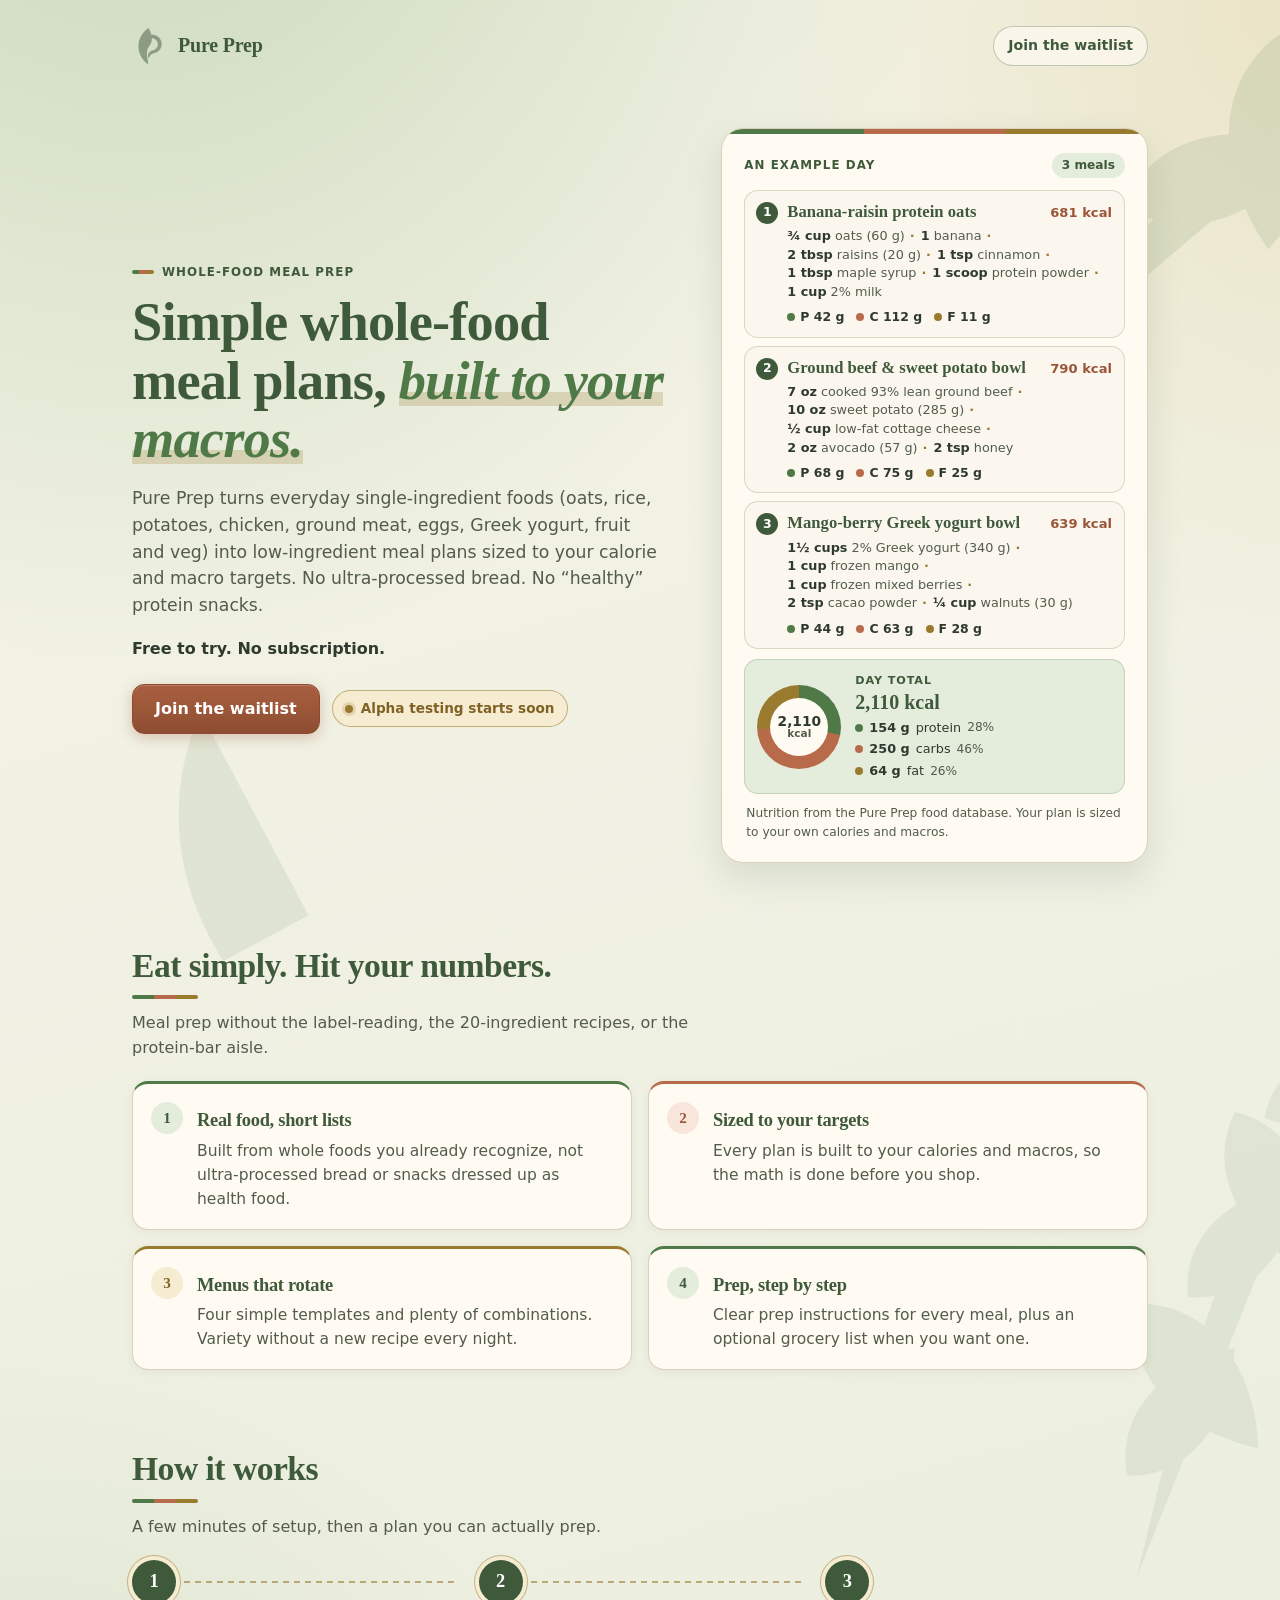
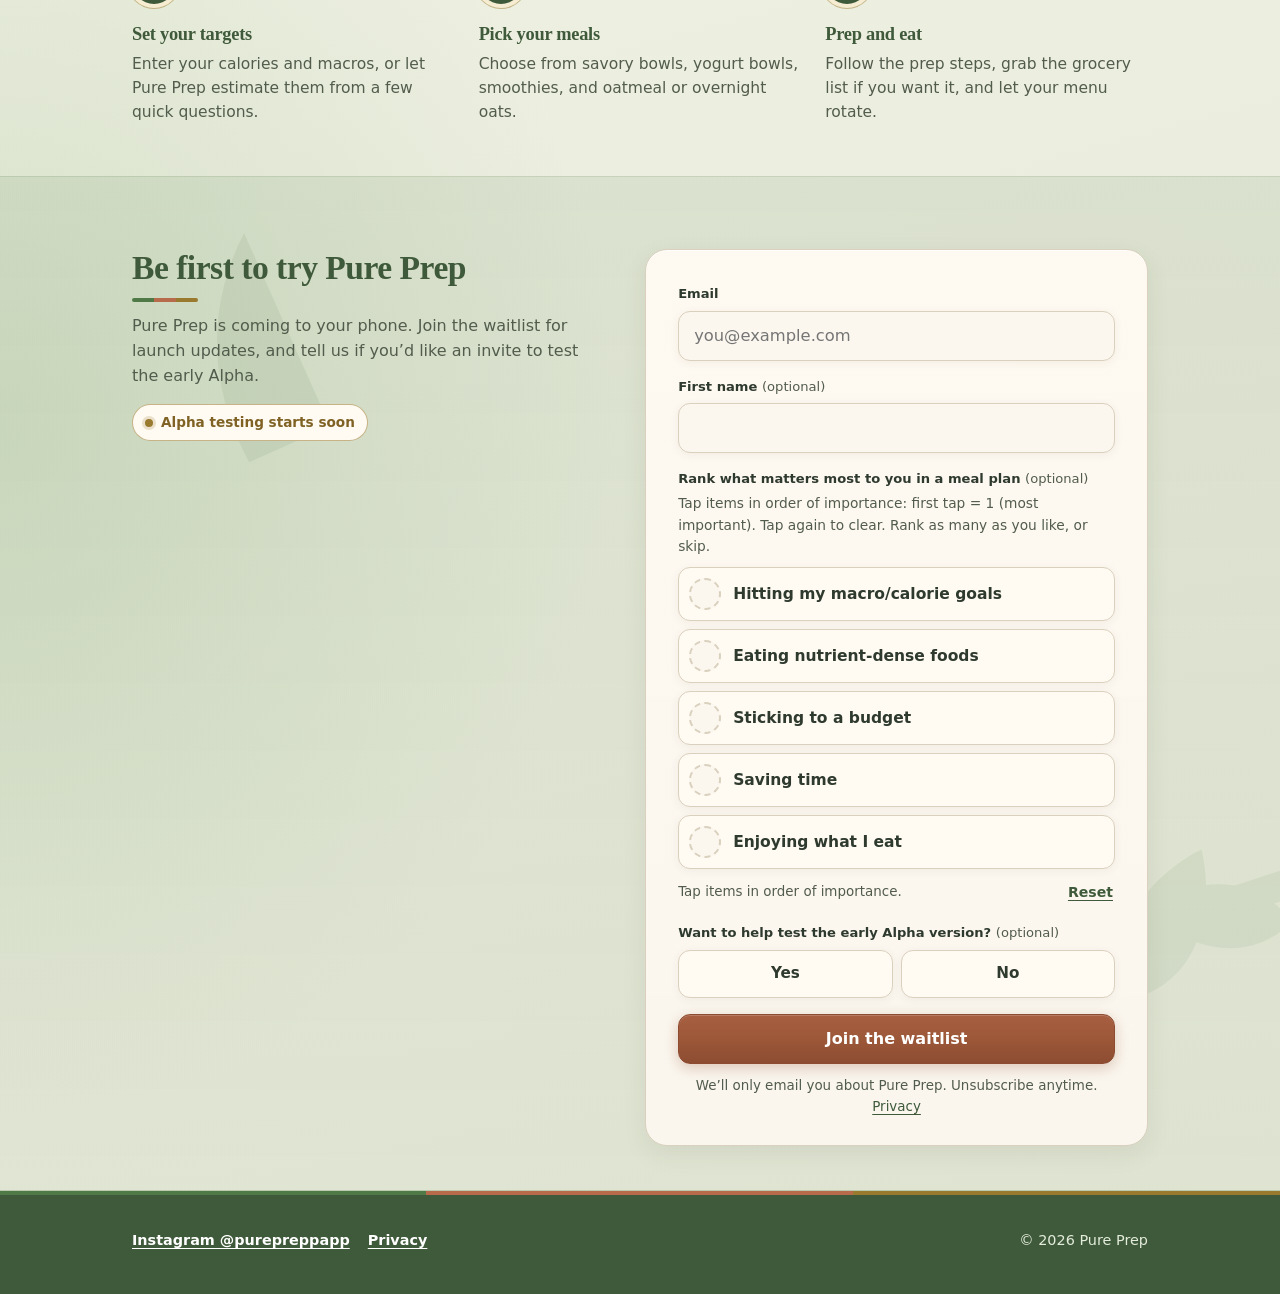
==== waitlist/index.html @ 8f82130c "Move the waitlist to /waitlist/: site files in waitlist/ with absolute /waitlist/ paths and canonica" ====
<!DOCTYPE html>
<html lang="en">
<head>
  <meta charset="UTF-8" />
  <meta name="viewport" content="width=device-width, initial-scale=1, viewport-fit=cover" />
  <title>Pure Prep | Simple whole-food meal plans built to your macros</title>
  <meta name="description" content="Pure Prep builds simple, low-ingredient meal plans from real whole foods, sized to your calorie and macro targets. Free to try. No subscription. Join the waitlist." />
  <link rel="canonical" href="https://pureprep.app/waitlist/" />
  <meta name="theme-color" content="#5a7a52" />
  <meta property="og:type" content="website" />
  <meta property="og:site_name" content="Pure Prep" />
  <meta property="og:url" content="https://pureprep.app/waitlist/" />
  <meta property="og:title" content="Pure Prep | Simple whole-food meal plans built to your macros" />
  <meta property="og:description" content="Low-ingredient meal plans from oats, rice, potatoes, chicken, eggs, Greek yogurt, fruit and veg, built to your calories and macros. Free to try. Join the waitlist." />
  <meta property="og:locale" content="en_US" />
  <meta name="twitter:card" content="summary" />
  <meta name="twitter:title" content="Pure Prep | Simple whole-food meal plans built to your macros" />
  <meta name="twitter:description" content="Low-ingredient whole-food meal plans built to your calories and macros. Free to try. Join the waitlist." />
  <meta property="og:image" content="https://pureprep.app/waitlist/assets/icon-512.png" />
  <meta property="og:image:width" content="512" />
  <meta property="og:image:height" content="512" />
  <meta property="og:image:alt" content="Pure Prep leaf P logo" />
  <meta name="twitter:image" content="https://pureprep.app/waitlist/assets/icon-512.png" />
  <link rel="icon" type="image/png" sizes="32x32" href="/waitlist/assets/favicon-32.png?v=2" />
  <link rel="icon" type="image/png" sizes="16x16" href="/waitlist/assets/favicon-16.png?v=2" />
  <link rel="icon" type="image/png" sizes="48x48" href="/waitlist/assets/favicon-48.png?v=2" />
  <link rel="icon" href="/waitlist/favicon.ico?v=2" sizes="any" />
  <link rel="apple-touch-icon" href="/waitlist/assets/apple-touch-icon.png?v=2" />
  <link rel="stylesheet" href="/waitlist/styles.css?v=2" />
</head>
<body>
  <a class="skip" href="#join">Skip to the sign-up form</a>
  <div class="leaves" aria-hidden="true">
    <svg width="0" height="0" class="leaf-defs" focusable="false">
      <defs>
        <symbol id="leaf" viewBox="-50 -100 100 200">
          <path d="M0-96C40-64 50-14 32 38 21 68 8 86 0 96-8 86-21 68-32 38-50-14-40-64 0-96Z"/>
          <path class="vein" d="M0-80V92M0-40 22-62M0-40-22-62M0 0 28-24M0 0-28-24M0 40 24 18M0 40-24 18"/>
        </symbol>
        <symbol id="sprig" viewBox="0 0 400 400">
          <path class="stem" d="M60 390C120 300 170 220 250 150S350 60 390 20"/>
          <use href="#leaf" x="-50" y="-100" width="100" height="200" transform="translate(130 290) rotate(-120) scale(.62)"/>
          <use href="#leaf" x="-50" y="-100" width="100" height="200" transform="translate(150 270) rotate(-20) scale(.7)"/>
          <use href="#leaf" x="-50" y="-100" width="100" height="200" transform="translate(215 190) rotate(-115) scale(.6)"/>
          <use href="#leaf" x="-50" y="-100" width="100" height="200" transform="translate(245 165) rotate(-5) scale(.66)"/>
          <use href="#leaf" x="-50" y="-100" width="100" height="200" transform="translate(305 105) rotate(-100) scale(.5)"/>
          <use href="#leaf" x="-50" y="-100" width="100" height="200" transform="translate(330 85) rotate(10) scale(.55)"/>
          <use href="#leaf" x="-50" y="-100" width="100" height="200" transform="translate(385 30) rotate(45) scale(.45)"/>
        </symbol>
      </defs>
    </svg>
    <svg class="lf lf-1" viewBox="0 0 400 400"><use href="#sprig"/></svg>
    <svg class="lf lf-2" viewBox="-50 -100 100 200"><use href="#leaf"/></svg>
    <svg class="lf lf-3" viewBox="0 0 400 400"><use href="#sprig"/></svg>
    <svg class="lf lf-4" viewBox="-50 -100 100 200"><use href="#leaf"/></svg>
    <svg class="lf lf-5" viewBox="0 0 400 400"><use href="#sprig"/></svg>
  </div>


  <header class="site-header">
    <div class="wrap">
      <a class="brand" href="/waitlist/" aria-label="Pure Prep home">
        <img class="mark" src="/waitlist/assets/logo-mark-112.png?v=2" alt="" width="36" height="36" />
        <span class="brand-name">Pure Prep</span>
      </a>
      <a class="header-link" href="#join">Join the waitlist</a>
    </div>
  </header>

  <main>
    <section class="hero" aria-labelledby="hero-title">
      <div class="wrap hero-grid">
        <div>
          <p class="eyebrow">Whole-food meal prep</p>
          <h1 id="hero-title">Simple whole-food meal plans, <em>built to your macros.</em></h1>
          <p class="subhead">Pure Prep turns everyday single-ingredient foods (oats, rice, potatoes, chicken, ground meat, eggs, Greek yogurt, fruit and veg) into low-ingredient meal plans sized to your calorie and macro targets. No ultra-processed bread. No &ldquo;healthy&rdquo; protein snacks.</p>
          <p class="free-line">Free to try. No subscription.</p>
          <div class="hero-actions">
            <a class="btn" href="#join">Join the waitlist</a>
            <span class="pill">Alpha testing starts soon</span>
          </div>
        </div>

        <aside class="plate day" aria-labelledby="day-title">
          <div class="day-top">
            <p class="plate-label" id="day-title">An example day</p>
            <span class="day-chip">3 meals</span>
          </div>
          <ol class="meals">
            <li class="meal">
              <div class="meal-head"><strong>Banana-raisin protein oats</strong><span class="kcal">681 kcal</span></div>
              <ul class="ings">
                <li><b>&frac34; cup</b> oats (60 g)</li><li><b>1</b> banana</li><li><b>2 tbsp</b> raisins (20 g)</li><li><b>1 tsp</b> cinnamon</li><li><b>1 tbsp</b> maple syrup</li><li><b>1 scoop</b> protein powder</li><li><b>1 cup</b> 2% milk</li>
              </ul>
              <p class="macros"><span class="m p"><i aria-hidden="true"></i>P 42 g</span><span class="m c"><i aria-hidden="true"></i>C 112 g</span><span class="m f"><i aria-hidden="true"></i>F 11 g</span></p>
            </li>
            <li class="meal">
              <div class="meal-head"><strong>Ground beef &amp; sweet potato bowl</strong><span class="kcal">790 kcal</span></div>
              <ul class="ings">
                <li><b>7 oz</b> cooked 93% lean ground beef</li><li><b>10 oz</b> sweet potato (285 g)</li><li><b>&frac12; cup</b> low-fat cottage cheese</li><li><b>2 oz</b> avocado (57 g)</li><li><b>2 tsp</b> honey</li>
              </ul>
              <p class="macros"><span class="m p"><i aria-hidden="true"></i>P 68 g</span><span class="m c"><i aria-hidden="true"></i>C 75 g</span><span class="m f"><i aria-hidden="true"></i>F 25 g</span></p>
            </li>
            <li class="meal">
              <div class="meal-head"><strong>Mango-berry Greek yogurt bowl</strong><span class="kcal">639 kcal</span></div>
              <ul class="ings">
                <li><b>1&frac12; cups</b> 2% Greek yogurt (340 g)</li><li><b>1 cup</b> frozen mango</li><li><b>1 cup</b> frozen mixed berries</li><li><b>2 tsp</b> cacao powder</li><li><b>&frac14; cup</b> walnuts (30 g)</li>
              </ul>
              <p class="macros"><span class="m p"><i aria-hidden="true"></i>P 44 g</span><span class="m c"><i aria-hidden="true"></i>C 63 g</span><span class="m f"><i aria-hidden="true"></i>F 28 g</span></p>
            </li>
          </ol>
          <div class="day-total">
            <div class="donut" role="img" aria-label="Calories from protein 28%, carbs 46%, fat 26%"><span>2,110<small>kcal</small></span></div>
            <div class="day-sum">
              <p class="total-label">Day total</p>
              <p class="total-kcal">2,110 kcal</p>
              <ul class="legend">
                <li class="p"><i aria-hidden="true"></i><b>154 g</b> protein <span>28%</span></li>
                <li class="c"><i aria-hidden="true"></i><b>250 g</b> carbs <span>46%</span></li>
                <li class="f"><i aria-hidden="true"></i><b>64 g</b> fat <span>26%</span></li>
              </ul>
            </div>
          </div>
          <p class="plate-foot">Nutrition from the Pure Prep food database. Your plan is sized to your own calories and macros.</p>
        </aside>
      </div>
    </section>

    <section aria-labelledby="why-title">
      <div class="wrap">
        <div class="section-head">
          <h2 id="why-title">Eat simply. Hit your numbers.</h2>
          <p>Meal prep without the label-reading, the 20-ingredient recipes, or the protein-bar aisle.</p>
        </div>
        <ul class="benefits">
          <li class="benefit">
            <span class="num" aria-hidden="true">1</span>
            <h3>Real food, short lists</h3>
            <p>Built from whole foods you already recognize, not ultra-processed bread or snacks dressed up as health food.</p>
          </li>
          <li class="benefit">
            <span class="num" aria-hidden="true">2</span>
            <h3>Sized to your targets</h3>
            <p>Every plan is built to your calories and macros, so the math is done before you shop.</p>
          </li>
          <li class="benefit">
            <span class="num" aria-hidden="true">3</span>
            <h3>Menus that rotate</h3>
            <p>Four simple templates and plenty of combinations. Variety without a new recipe every night.</p>
          </li>
          <li class="benefit">
            <span class="num" aria-hidden="true">4</span>
            <h3>Prep, step by step</h3>
            <p>Clear prep instructions for every meal, plus an optional grocery list when you want one.</p>
          </li>
        </ul>
      </div>
    </section>

    <section aria-labelledby="how-title">
      <div class="wrap">
        <div class="section-head">
          <h2 id="how-title">How it works</h2>
          <p>A few minutes of setup, then a plan you can actually prep.</p>
        </div>
        <ol class="steps">
          <li class="step">
            <div>
              <h3>Set your targets</h3>
              <p>Enter your calories and macros, or let Pure Prep estimate them from a few quick questions.</p>
            </div>
          </li>
          <li class="step">
            <div>
              <h3>Pick your meals</h3>
              <p>Choose from savory bowls, yogurt bowls, smoothies, and oatmeal or overnight oats.</p>
            </div>
          </li>
          <li class="step">
            <div>
              <h3>Prep and eat</h3>
              <p>Follow the prep steps, grab the grocery list if you want it, and let your menu rotate.</p>
            </div>
          </li>
        </ol>
      </div>
    </section>

    <section class="join" id="join" aria-labelledby="join-title">
      <div class="wrap join-grid">
        <div class="section-head">
          <h2 id="join-title">Be first to try Pure Prep</h2>
          <p>Pure Prep is coming to your phone. Join the waitlist for launch updates, and tell us if you&rsquo;d like an invite to test the early Alpha.</p>
          <p style="margin-top:16px"><span class="pill">Alpha testing starts soon</span></p>
        </div>

        <div class="card">
          <form id="waitlist" action="https://docs.google.com/forms/d/e/1FAIpQLSeQD9_1A7cSwFVOtUvRsVN56fzPvv_TGy_0XYpSOWCVKMdVaQ/formResponse" method="POST" accept-charset="UTF-8">
            <noscript>
              <p class="noscript">JavaScript is off. You can still <a href="https://docs.google.com/forms/d/e/1FAIpQLSeQD9_1A7cSwFVOtUvRsVN56fzPvv_TGy_0XYpSOWCVKMdVaQ/viewform">join the waitlist on our Google Form</a>.</p>
            </noscript>

            <div class="field">
              <label for="email">Email</label>
              <input class="input" id="email" name="entry.1866340081" type="email" inputmode="email" autocomplete="email" autocapitalize="off" spellcheck="false" placeholder="you@example.com" required aria-describedby="email-error" />
              <p class="error" id="email-error" aria-live="polite"></p>
            </div>

            <div class="field">
              <label for="first-name">First name <span class="opt">(optional)</span></label>
              <input class="input" id="first-name" name="entry.265234392" type="text" autocomplete="given-name" autocapitalize="words" maxlength="80" />
            </div>

            <fieldset class="rank" id="rank">
              <legend>Rank what matters most to you in a meal plan <span class="opt">(optional)</span></legend>
              <p class="rank-help" id="rank-help">Pick a number for each item, 1 = most important. Each number can be used once.</p>
              <ol class="rank-list" aria-describedby="rank-help">
                <li class="rank-row">
                  <label class="rank-fallback" for="rank-0"><span>Hitting my macro/calorie goals</span><select class="input rank-select" id="rank-0" name="entry.1957031590"><option value="">&ndash;</option><option value="1">1</option><option value="2">2</option><option value="3">3</option><option value="4">4</option><option value="5">5</option></select></label>
                  <button type="button" class="rank-item" data-target="rank-0" aria-pressed="false" hidden><span class="rank-badge" aria-hidden="true"></span><span class="rank-text">Hitting my macro/calorie goals</span></button>
                </li>
                <li class="rank-row">
                  <label class="rank-fallback" for="rank-1"><span>Eating nutrient-dense foods</span><select class="input rank-select" id="rank-1" name="entry.904367932"><option value="">&ndash;</option><option value="1">1</option><option value="2">2</option><option value="3">3</option><option value="4">4</option><option value="5">5</option></select></label>
                  <button type="button" class="rank-item" data-target="rank-1" aria-pressed="false" hidden><span class="rank-badge" aria-hidden="true"></span><span class="rank-text">Eating nutrient-dense foods</span></button>
                </li>
                <li class="rank-row">
                  <label class="rank-fallback" for="rank-2"><span>Sticking to a budget</span><select class="input rank-select" id="rank-2" name="entry.663914684"><option value="">&ndash;</option><option value="1">1</option><option value="2">2</option><option value="3">3</option><option value="4">4</option><option value="5">5</option></select></label>
                  <button type="button" class="rank-item" data-target="rank-2" aria-pressed="false" hidden><span class="rank-badge" aria-hidden="true"></span><span class="rank-text">Sticking to a budget</span></button>
                </li>
                <li class="rank-row">
                  <label class="rank-fallback" for="rank-3"><span>Saving time</span><select class="input rank-select" id="rank-3" name="entry.1113407965"><option value="">&ndash;</option><option value="1">1</option><option value="2">2</option><option value="3">3</option><option value="4">4</option><option value="5">5</option></select></label>
                  <button type="button" class="rank-item" data-target="rank-3" aria-pressed="false" hidden><span class="rank-badge" aria-hidden="true"></span><span class="rank-text">Saving time</span></button>
                </li>
                <li class="rank-row">
                  <label class="rank-fallback" for="rank-4"><span>Enjoying what I eat</span><select class="input rank-select" id="rank-4" name="entry.725370958"><option value="">&ndash;</option><option value="1">1</option><option value="2">2</option><option value="3">3</option><option value="4">4</option><option value="5">5</option></select></label>
                  <button type="button" class="rank-item" data-target="rank-4" aria-pressed="false" hidden><span class="rank-badge" aria-hidden="true"></span><span class="rank-text">Enjoying what I eat</span></button>
                </li>
              </ol>
              <div class="rank-tools" hidden>
                <p class="rank-status" id="rank-status" aria-live="polite"></p>
                <button type="button" class="rank-reset" id="rank-reset">Reset</button>
              </div>
            </fieldset>

            <fieldset>
              <legend>Want to help test the early Alpha version? <span class="opt">(optional)</span></legend>
              <div class="choices">
                <label class="choice"><input type="radio" name="entry.1635933952" value="Yes" /><span>Yes</span></label>
                <label class="choice"><input type="radio" name="entry.1635933952" value="No" /><span>No</span></label>
              </div>
            </fieldset>

            <div class="form-actions">
              <button class="btn" type="submit" id="submit-btn">Join the waitlist</button>
            </div>
            <p class="form-status" id="form-status" role="alert"></p>
            <p class="fine">We&rsquo;ll only email you about Pure Prep. Unsubscribe anytime. <a href="/waitlist/privacy.html">Privacy</a></p>
          </form>

          <div class="thanks" id="thanks" hidden tabindex="-1">
            <div class="check" aria-hidden="true"></div>
            <h2 id="thanks-title">You&rsquo;re on the list</h2>
            <p id="thanks-text">Thanks for signing up. We&rsquo;ll email you with launch news and Alpha updates. In the meantime, follow along on Instagram for simple prep ideas.</p>
            <a class="btn" href="https://www.instagram.com/purepreppapp/" target="_blank" rel="noopener">Follow @purepreppapp</a>
          </div>
        </div>
      </div>
    </section>
  </main>

  <footer class="site-footer">
    <div class="wrap">
      <nav class="footer-links" aria-label="Footer">
        <a href="https://www.instagram.com/purepreppapp/" target="_blank" rel="noopener">Instagram @purepreppapp</a>
        <a href="/waitlist/privacy.html">Privacy</a>
      </nav>
      <p style="margin:0">&copy; 2026 Pure Prep</p>
    </div>
  </footer>

  <script>
  (function () {
    var form = document.getElementById('waitlist');
    // Without fetch, the form falls back to a normal POST to Google Forms.
    if (!form || !window.fetch || !window.URLSearchParams || !window.FormData) return;
    form.setAttribute('novalidate', '');

    var email = document.getElementById('email');
    var emailError = document.getElementById('email-error');
    var status = document.getElementById('form-status');
    var button = document.getElementById('submit-btn');
    var thanks = document.getElementById('thanks');
    var VIEW_URL = 'https://docs.google.com/forms/d/e/1FAIpQLSeQD9_1A7cSwFVOtUvRsVN56fzPvv_TGy_0XYpSOWCVKMdVaQ/viewform';
    var EMAIL_RE = /^[^\s@]+@[^\s@.]+(\.[^\s@.]+)*\.[^\s@.]{2,}$/;

    // Ranking: tap items in order of importance. The selects stay the source of truth
    // (and are the no-JS fallback); the tap buttons just set them.
    var rankBox = document.getElementById('rank');
    var rankSelects = [].slice.call(rankBox.querySelectorAll('.rank-select'));
    var rankButtons = [].slice.call(rankBox.querySelectorAll('.rank-item'));
    var rankStatus = document.getElementById('rank-status');
    var MAX_RANK = rankSelects.length;
    var ORD = ['', '1st', '2nd', '3rd', '4th', '5th'];

    function rankedCount() {
      return rankSelects.filter(function (s) { return s.value; }).length;
    }
    function renderRanks() {
      rankButtons.forEach(function (b) {
        var sel = document.getElementById(b.getAttribute('data-target'));
        var r = sel.value;
        var text = b.querySelector('.rank-text').textContent;
        b.querySelector('.rank-badge').textContent = r || '';
        b.setAttribute('aria-pressed', r ? 'true' : 'false');
        b.setAttribute('aria-label', r ? text + ', ranked ' + r + '. Tap to clear.' : text + ', not ranked. Tap to rank.');
      });
      var n = rankedCount();
      rankStatus.textContent = n === 0 ? 'Tap items in order of importance.'
        : n === MAX_RANK ? 'All ranked. Tap one to change it.'
        : n + ' of ' + MAX_RANK + ' ranked. Tap the ' + ORD[n + 1] + ' most important next, or skip.';
    }
    function clearRank(sel) {
      var old = +sel.value;
      if (!old) return;
      sel.value = '';
      // Close the gap so ranks stay 1..n with no repeats.
      rankSelects.forEach(function (s) { if (+s.value > old) s.value = String(+s.value - 1); });
    }
    rankButtons.forEach(function (b) {
      b.addEventListener('click', function () {
        var sel = document.getElementById(b.getAttribute('data-target'));
        if (sel.value) clearRank(sel);
        else sel.value = String(rankedCount() + 1);
        renderRanks();
      });
    });
    document.getElementById('rank-reset').addEventListener('click', function () {
      rankSelects.forEach(function (s) { s.value = ''; });
      renderRanks();
      if (rankButtons[0]) rankButtons[0].focus();
    });
    rankBox.classList.add('is-tap');
    rankSelects.forEach(function (s) { s.parentNode.hidden = true; });
    rankButtons.forEach(function (b) { b.hidden = false; });
    rankBox.querySelector('.rank-tools').hidden = false;
    document.getElementById('rank-help').textContent = 'Tap items in order of importance: first tap = 1 (most important). Tap again to clear. Rank as many as you like, or skip.';
    renderRanks();

    function setEmailError(msg) {
      emailError.textContent = msg;
      if (msg) email.setAttribute('aria-invalid', 'true');
      else email.removeAttribute('aria-invalid');
    }

    email.addEventListener('input', function () {
      if (email.getAttribute('aria-invalid') === 'true' && EMAIL_RE.test(email.value.trim())) setEmailError('');
    });

    form.addEventListener('submit', function (e) {
      e.preventDefault();
      status.textContent = '';
      var value = email.value.trim();
      if (!value) { setEmailError('Please enter your email.'); email.focus(); return; }
      if (!EMAIL_RE.test(value)) { setEmailError('That email doesn\u2019t look quite right. Please check it.'); email.focus(); return; }
      setEmailError('');
      email.value = value;

      var nameField = document.getElementById('first-name');
      nameField.value = nameField.value.trim();
      var firstName = nameField.value;
      var params = new URLSearchParams(new FormData(form));
      // Send one field per ranked row only; leave unranked rows out.
      rankSelects.forEach(function (s) { if (!s.value) params.delete(s.name); });
      var body = params.toString();

      button.disabled = true;
      button.textContent = 'Sending\u2026';

      fetch(form.action, {
        method: 'POST',
        mode: 'no-cors',
        headers: { 'Content-Type': 'application/x-www-form-urlencoded' },
        body: body
      }).then(function () {
        if (firstName) {
          document.getElementById('thanks-title').textContent = 'You\u2019re on the list, ' + firstName;
        }
        form.hidden = true;
        thanks.hidden = false;
        thanks.focus();
      }).catch(function () {
        button.disabled = false;
        button.textContent = 'Join the waitlist';
        status.textContent = 'Something went wrong. Please try again, or ';
        var a = document.createElement('a');
        a.href = VIEW_URL;
        a.textContent = 'use our Google Form';
        status.appendChild(a);
        status.appendChild(document.createTextNode('.'));
      });
    });
  })();
  </script>
</body>
</html>
---- waitlist/styles.css ----
/* Pure Prep waitlist — palette and type match the app redesign */
:root {
  --bg: #f4efe6;
  --bg-deep: #ebe4d6;
  --card: #fffaf2;
  --paper: #fbf7ef;
  --text: #2f3a2f;
  --muted: #525c4c;
  --accent: #5a7a52;
  --accent-deep: #3f5a3a;
  --sage: #c5d5bc;
  --sage-soft: rgba(90, 122, 82, 0.12);
  --moss: #6f8f64;
  --clay: #c4785a;
  --clay-soft: rgba(196, 120, 90, 0.14);
  --terracotta: #b86b4b;
  --linen: #e8e0d0;
  --border: #d9d0bd;
  --danger: #b54a3c;
  --shadow: 0 8px 24px rgba(70, 55, 35, 0.08);
  --shadow-soft: 0 2px 10px rgba(70, 55, 35, 0.06);
  --radius: 16px;
  --font-display: "Iowan Old Style", "Palatino Linotype", Palatino, Georgia, "Times New Roman", serif;
  --font-body: system-ui, -apple-system, "Segoe UI", Roboto, "Helvetica Neue", sans-serif;
  /* Macro colors from the app's macro pie (protein / carbs / fat), used as highlight accents.
     The exact hexes are for fills, rules and dots; the -ink shades are for text (WCAG AA). */
  --mac-p: #4f7a48;
  --mac-c: #b86b4b;
  --mac-f: #9a7a2e;
  --orange-ink: #9b5638;
  --yellow-ink: #7f6224;
  --orange-tint: #f8e6dc;
  --yellow-tint: #f6ecd2;
  --green-tint: #e4ecdc;
  --leaf: #4f7a48;
  --tri: linear-gradient(90deg, var(--mac-p) 0 33.3%, var(--mac-c) 33.3% 66.6%, var(--mac-f) 66.6% 100%);
}
* { box-sizing: border-box; }
html { -webkit-text-size-adjust: 100%; scroll-behavior: smooth; }
@media (prefers-reduced-motion: reduce) { html { scroll-behavior: auto; } }
body {
  margin: 0;
  font-family: var(--font-body);
  color: var(--text);
  line-height: 1.55;
  background:
    radial-gradient(ellipse 120% 60% at 10% -10%, rgba(165, 194, 150, 0.6), transparent 55%),
    radial-gradient(ellipse 90% 50% at 100% 0%, rgba(214, 190, 120, 0.28), transparent 45%),
    radial-gradient(ellipse 80% 40% at 0% 70%, rgba(165, 194, 150, 0.32), transparent 60%),
    linear-gradient(165deg, #f4f3e6 0%, #eef0e2 45%, #e6e9d8 100%);
  background-color: var(--bg);
  min-height: 100vh;
  position: relative;
  overflow-x: hidden;
}
/* Decorative leaves: hand-coded SVG, low opacity, behind all content */
.leaves { position: absolute; inset: 0; overflow: hidden; pointer-events: none; z-index: 0; }
.leaf-defs { position: absolute; }
.lf { position: absolute; fill: var(--leaf); opacity: 0.09; }
.lf .vein, .lf .stem { fill: none; stroke: var(--leaf); stroke-width: 2.4; stroke-linecap: round; }
.lf .vein { stroke: #f4f3e6; stroke-width: 2; opacity: 0.7; }
.lf .stem { stroke-width: 5; }
.lf-1 { width: 520px; height: 520px; top: -70px; right: -170px; transform: rotate(8deg); opacity: 0.11; }
.lf-2 { width: 180px; height: 360px; top: 560px; left: -70px; transform: rotate(-28deg); opacity: 0.08; }
.lf-3 { width: 460px; height: 460px; top: 1250px; left: -190px; transform: scaleX(-1) rotate(-10deg); opacity: 0.08; }
.lf-4 { width: 160px; height: 320px; top: 1900px; right: -40px; transform: rotate(32deg); opacity: 0.08; }
.lf-5 { width: 520px; height: 520px; bottom: 120px; right: -220px; transform: rotate(-150deg); opacity: 0.08; }
.site-header, main, .site-footer { position: relative; z-index: 1; }
a { color: var(--accent-deep); text-underline-offset: 3px; }
a:hover { color: var(--accent); }
:focus-visible { outline: 2px solid var(--accent); outline-offset: 2px; }
.wrap { width: min(1080px, 100%); margin: 0 auto; padding: 0 20px; }
.skip { position: absolute; left: -9999px; }
.skip:focus { left: 12px; top: 12px; background: var(--card); padding: 8px 12px; border-radius: 8px; z-index: 10; }

/* Header */
.site-header { padding: 18px 0 6px; }
.site-header .wrap { display: flex; align-items: center; justify-content: space-between; gap: 12px; }
.brand { display: inline-flex; align-items: center; gap: 10px; text-decoration: none; color: var(--accent-deep); }
.mark { width: 36px; height: 36px; display: block; flex: none; }
.brand-name { font-family: var(--font-display); font-weight: 600; font-size: 1.25rem; letter-spacing: -0.01em; }
.header-link {
  font-size: 0.88rem; font-weight: 700; text-decoration: none; color: var(--accent-deep);
  padding: 8px 14px; border-radius: 99px; background: rgba(255, 250, 242, 0.7);
  border: 1px solid rgba(79, 122, 72, 0.35);
}
.header-link:hover { background: var(--green-tint); color: var(--accent-deep); }

/* Hero */
.hero { padding: 28px 0 8px; }
.hero-grid { display: grid; gap: 28px; }
.eyebrow {
  display: inline-flex; align-items: center; gap: 8px;
  color: var(--moss); font-size: 0.74rem; font-weight: 700;
  letter-spacing: 0.09em; text-transform: uppercase; margin: 0 0 12px;
}
.eyebrow { color: var(--accent-deep); }
.eyebrow::before { content: ""; width: 22px; height: 4px; border-radius: 2px; background: var(--tri); }
h1, h2, h3 { font-family: var(--font-display); color: var(--accent-deep); font-weight: 600; letter-spacing: -0.015em; }
h1 { font-size: clamp(2.05rem, 8.4vw, 3.4rem); line-height: 1.08; margin: 0 0 16px; }
h1 em {
  font-style: italic; color: var(--mac-p);
  background: linear-gradient(transparent 68%, rgba(154, 122, 46, 0.24) 68%, rgba(154, 122, 46, 0.24) 92%, transparent 92%);
  -webkit-box-decoration-break: clone; box-decoration-break: clone;
}
.subhead { font-size: 1.08rem; color: var(--muted); margin: 0 0 18px; max-width: 34em; }
.free-line { font-weight: 700; color: var(--text); margin: 0 0 22px; font-size: 1rem; }
.hero-actions { display: flex; flex-wrap: wrap; gap: 12px; align-items: center; }
.pill {
  display: inline-flex; align-items: center; gap: 8px;
  font-size: 0.85rem; font-weight: 700; color: var(--yellow-ink);
  background: var(--yellow-tint); border: 1px solid rgba(154, 122, 46, 0.55);
  padding: 7px 12px; border-radius: 99px;
}
.pill::before { content: ""; width: 8px; height: 8px; border-radius: 50%; background: var(--mac-f); box-shadow: 0 0 0 3px rgba(154, 122, 46, 0.2); }

.btn {
  display: inline-flex; align-items: center; justify-content: center; gap: 8px;
  border-radius: 12px; padding: 14px 22px; min-height: 50px;
  font: 600 1rem/1.2 var(--font-body);
  cursor: pointer; text-decoration: none;
  background: linear-gradient(180deg, #a85f41, var(--orange-ink) 55%, #8d4c31);
  color: #fff; border: 1px solid #8d4c31;
  box-shadow: 0 4px 14px rgba(155, 86, 56, 0.3), inset 0 1px 0 rgba(255, 255, 255, 0.18);
  transition: filter .12s, transform .12s;
}
.btn:hover { filter: brightness(1.06); color: #fff; }
.btn:active { transform: translateY(1px); }
.btn:disabled { opacity: 0.6; cursor: progress; filter: none; transform: none; }
.btn-ghost {
  background: transparent; color: var(--accent-deep); border: 1px solid var(--border); box-shadow: none;
}
.btn-ghost:hover { background: var(--sage-soft); color: var(--accent-deep); }

/* Example day card */
.plate {
  background: var(--card); border: 1px solid var(--border); border-radius: 22px;
  padding: 22px 18px 18px; box-shadow: 0 14px 34px rgba(63, 90, 58, 0.14), inset 0 1px 0 rgba(255,255,255,0.8);
  position: relative; overflow: hidden;
}
.plate::before { content: ""; position: absolute; left: 0; right: 0; top: 0; height: 5px; background: var(--tri); }
.day-top { display: flex; align-items: center; justify-content: space-between; gap: 10px; margin: 0 0 12px; }
.plate-label { font-size: 0.74rem; font-weight: 800; letter-spacing: 0.09em; text-transform: uppercase; color: var(--accent-deep); margin: 0; }
.day-chip { font-size: 0.76rem; font-weight: 700; color: var(--accent-deep); background: var(--green-tint); border-radius: 99px; padding: 3px 10px; }
.meals { list-style: none; margin: 0; padding: 0; display: grid; gap: 8px; counter-reset: meal; }
.meal {
  counter-increment: meal; position: relative;
  padding: 11px 12px 10px 42px; border-radius: 14px; background: var(--paper); border: 1px solid rgba(217, 208, 189, 0.85);
}
.meal::before {
  content: counter(meal); position: absolute; left: 11px; top: 11px;
  width: 22px; height: 22px; border-radius: 50%; display: grid; place-items: center;
  background: var(--accent-deep); color: #fff; font: 700 0.78rem/1 var(--font-body);
}
.meal-head { display: flex; justify-content: space-between; align-items: baseline; gap: 10px; }
.meal-head strong { font-family: var(--font-display); font-size: 1.04rem; line-height: 1.25; color: var(--accent-deep); font-weight: 600; }
.kcal { flex: none; font-size: 0.82rem; font-weight: 800; color: var(--orange-ink); white-space: nowrap; }
.ings { list-style: none; margin: 4px 0 6px; padding: 0; font-size: 0.8rem; line-height: 1.45; color: var(--muted); }
.ings li { display: inline-block; max-width: 100%; }
.ings li:not(:last-child)::after { content: "\00B7"; color: var(--mac-f); font-weight: 800; margin: 0 6px 0 5px; }
.ings b { color: var(--text); font-weight: 650; }
.macros { display: flex; flex-wrap: wrap; gap: 4px 12px; margin: 0; font-size: 0.78rem; font-weight: 700; color: var(--text); }
.m { display: inline-flex; align-items: center; gap: 5px; }
.m i, .legend i { width: 8px; height: 8px; border-radius: 50%; display: inline-block; flex: none; }
.p i { background: var(--mac-p); } .c i { background: var(--mac-c); } .f i { background: var(--mac-f); }
.day-total {
  display: flex; align-items: center; gap: 14px; margin-top: 10px; padding: 12px;
  border-radius: 14px; background: var(--green-tint); border: 1px solid rgba(79, 122, 72, 0.22);
}
.donut {
  flex: none; width: 84px; height: 84px; border-radius: 50%; position: relative; display: grid; place-items: center;
  background: conic-gradient(var(--mac-p) 0 28%, var(--mac-c) 28% 74%, var(--mac-f) 74% 100%);
}
.donut::before { content: ""; position: absolute; inset: 13px; border-radius: 50%; background: var(--card); }
.donut span { position: relative; font: 700 0.86rem/1.05 var(--font-body); color: var(--text); text-align: center; }
.donut small { display: block; font-size: 0.66rem; font-weight: 600; color: var(--muted); }
.day-sum { min-width: 0; }
.total-label { margin: 0; font-size: 0.7rem; font-weight: 800; letter-spacing: 0.08em; text-transform: uppercase; color: var(--accent-deep); }
.total-kcal { margin: 0 0 4px; font: 600 1.25rem/1.2 var(--font-display); color: var(--accent-deep); }
.legend { list-style: none; margin: 0; padding: 0; display: grid; gap: 2px; font-size: 0.8rem; color: var(--text); }
.legend li { display: flex; align-items: center; gap: 6px; }
.legend b { font-weight: 700; }
.legend span { color: var(--muted); font-size: 0.76rem; }
.plate-foot { margin: 10px 2px 0; font-size: 0.76rem; color: var(--muted); }

/* Sections */
section { padding: 44px 0 8px; }
.section-head { margin-bottom: 20px; }
.section-head h2 { font-size: clamp(1.55rem, 5.6vw, 2.1rem); line-height: 1.15; margin: 0 0 12px; }
.section-head h2::after { content: ""; display: block; width: 66px; height: 4px; border-radius: 2px; margin-top: 10px; background: var(--tri); }
.section-head p { color: var(--muted); margin: 0; max-width: 36em; }

.benefits { list-style: none; padding: 0; margin: 0; display: grid; gap: 12px; }
.benefit {
  background: var(--card); border: 1px solid var(--border); border-radius: var(--radius);
  padding: 18px 18px 18px 64px; position: relative; box-shadow: var(--shadow-soft);
  border-top: 3px solid var(--mac-p);
}
.benefit:nth-child(2) { border-top-color: var(--mac-c); }
.benefit:nth-child(3) { border-top-color: var(--mac-f); }
.benefit .num {
  position: absolute; left: 18px; top: 18px; width: 32px; height: 32px; border-radius: 50%;
  display: grid; place-items: center; background: var(--green-tint); color: var(--accent-deep);
  font: 700 0.95rem/1 var(--font-display);
}
.benefit:nth-child(2) .num { background: var(--orange-tint); color: var(--orange-ink); }
.benefit:nth-child(3) .num { background: var(--yellow-tint); color: var(--yellow-ink); }
.benefit h3 { font-size: 1.15rem; margin: 4px 0 4px; }
.benefit p { margin: 0; color: var(--muted); font-size: 0.97rem; }

.steps { list-style: none; padding: 0; margin: 0; display: grid; gap: 0; counter-reset: step; }
.step { display: grid; grid-template-columns: 44px 1fr; gap: 14px; padding-bottom: 20px; position: relative; align-content: start; }
.step::before {
  counter-increment: step; content: counter(step);
  width: 44px; height: 44px; border-radius: 50%;
  display: grid; place-items: center;
  background: var(--accent-deep); color: #fff;
  font: 600 1.15rem/1 var(--font-display);
  box-shadow: 0 0 0 4px var(--yellow-tint), 0 0 0 5px rgba(154, 122, 46, 0.5);
}
.step::after {
  content: ""; position: absolute; left: 21px; top: 54px; bottom: 4px; width: 2px;
  background: repeating-linear-gradient(180deg, var(--mac-f) 0 6px, transparent 6px 11px); opacity: 0.6;
}
.step:last-child::after { display: none; }
.step h3 { font-size: 1.15rem; margin: 9px 0 4px; }
.step p { margin: 0; color: var(--muted); font-size: 0.97rem; }

/* Sign-up */
.join {
  padding-bottom: 44px; margin-top: 44px;
  background: linear-gradient(180deg, rgba(79, 122, 72, 0.11), rgba(79, 122, 72, 0.05));
  border-top: 1px solid rgba(79, 122, 72, 0.2); border-bottom: 1px solid rgba(79, 122, 72, 0.2);
}
.join .pill { background: var(--card); }
.card {
  background:
    linear-gradient(180deg, rgba(255,250,242,0.97), rgba(251,247,239,0.98)),
    repeating-linear-gradient(0deg, transparent, transparent 27px, rgba(217, 208, 189, 0.22) 28px);
  border: 1px solid var(--border); border-radius: 22px;
  padding: 26px 20px 22px; box-shadow: var(--shadow), inset 0 1px 0 rgba(255,255,255,0.8);
}
.card h2 { font-size: clamp(1.55rem, 5.6vw, 2.1rem); line-height: 1.15; margin: 0 0 8px; }
.card .lede { color: var(--muted); margin: 0 0 20px; }
.field { margin-bottom: 16px; }
.field > label, fieldset legend {
  display: block; font-size: 0.82rem; font-weight: 700; color: var(--text); margin-bottom: 6px; padding: 0;
}
.opt { font-weight: 500; color: var(--muted); }
.input {
  width: 100%; padding: 13px 15px; min-height: 50px;
  border-radius: 12px; border: 1px solid var(--border);
  background: var(--paper); color: var(--text);
  font: 400 1.02rem/1.3 var(--font-body);
  box-shadow: var(--shadow-soft); -webkit-appearance: none; appearance: none;
}
.input:focus { outline: 2px solid var(--sage); border-color: var(--accent); background: #fff; }
.input[aria-invalid="true"] { border-color: var(--danger); outline-color: rgba(181, 74, 60, 0.25); }
.error { color: var(--danger); font-size: 0.86rem; font-weight: 600; margin: 6px 0 0; }
.error:empty { display: none; }
fieldset { border: 0; margin: 0 0 16px; padding: 0; min-width: 0; }
.choices { display: grid; grid-template-columns: 1fr 1fr; gap: 8px; }
.choice { position: relative; }
.choice input { position: absolute; opacity: 0; inset: 0; width: 100%; height: 100%; margin: 0; cursor: pointer; }
.choice span {
  display: flex; align-items: center; justify-content: center; text-align: center;
  min-height: 48px; padding: 10px 10px; border-radius: 12px;
  border: 1px solid var(--border); background: var(--card);
  font-size: 0.95rem; font-weight: 600; color: var(--text);
  box-shadow: var(--shadow-soft); transition: border-color .15s, background .15s, color .15s;
}
.choice input:hover + span { border-color: var(--sage); }
.choice input:checked + span {
  border-color: var(--accent); background: var(--sage-soft); color: var(--accent-deep);
  box-shadow: 0 0 0 1px rgba(90, 122, 82, 0.25), var(--shadow-soft);
}
.choice input:focus-visible + span { outline: 2px solid var(--accent); outline-offset: 2px; }
.rank-help { margin: -2px 0 10px; font-size: 0.86rem; color: var(--muted); }
.rank-list { list-style: none; margin: 0; padding: 0; display: grid; gap: 8px; }
.rank-fallback { display: flex; align-items: center; justify-content: space-between; gap: 12px; font-size: 0.95rem; font-weight: 600; }
.rank-fallback .input { width: auto; min-width: 72px; min-height: 44px; padding: 8px 12px; }
.rank-item {
  display: flex; align-items: center; gap: 12px; width: 100%; min-height: 52px;
  padding: 10px 14px 10px 10px; border-radius: 12px; text-align: left; cursor: pointer;
  border: 1px solid var(--border); background: var(--card); color: var(--text);
  font: 600 0.97rem/1.25 var(--font-body); box-shadow: var(--shadow-soft);
  -webkit-tap-highlight-color: transparent; touch-action: manipulation;
  transition: border-color .15s, background .15s, color .15s;
}
.rank-item:hover { border-color: var(--sage); }
.rank-badge {
  flex: 0 0 32px; width: 32px; height: 32px; border-radius: 50%;
  display: grid; place-items: center; border: 2px dashed var(--border); background: var(--paper);
  font: 600 1rem/1 var(--font-display); color: var(--paper);
}
.rank-item[aria-pressed="true"] {
  border-color: var(--accent); background: var(--sage-soft); color: var(--accent-deep);
  box-shadow: 0 0 0 1px rgba(90, 122, 82, 0.25), var(--shadow-soft);
}
.rank-item[aria-pressed="true"] .rank-badge { border: 0; background: var(--orange-ink); color: #fff; box-shadow: 0 0 0 3px rgba(184, 107, 75, 0.25); }
.rank-tools { display: flex; align-items: center; justify-content: space-between; gap: 12px; margin-top: 8px; }
.rank-status { margin: 0; font-size: 0.84rem; color: var(--muted); }
.rank-reset {
  flex: none; background: none; border: 0; padding: 8px 2px; cursor: pointer;
  font: 600 0.88rem/1 var(--font-body); color: var(--accent-deep); text-decoration: underline; text-underline-offset: 3px;
}
.rank-reset:hover { color: var(--accent); }
.form-actions { margin-top: 6px; }
.form-actions .btn { width: 100%; }
.fine { font-size: 0.84rem; color: var(--muted); margin: 12px 0 0; text-align: center; }
.form-status { margin: 12px 0 0; font-size: 0.92rem; font-weight: 600; color: var(--danger); text-align: center; }
.form-status:empty { display: none; }
.noscript { background: var(--clay-soft); border: 1px solid rgba(196, 120, 90, 0.3); border-radius: 12px; padding: 12px 14px; margin: 0 0 16px; font-size: 0.95rem; }

.thanks { text-align: center; padding: 10px 4px 4px; }
.thanks:focus { outline: none; }
.check {
  width: 64px; height: 64px; border-radius: 50%; margin: 0 auto 16px;
  background: var(--sage-soft); border: 2px solid var(--accent); position: relative;
}
.check::after {
  content: ""; position: absolute; left: 22px; top: 14px; width: 14px; height: 26px;
  border: solid var(--accent-deep); border-width: 0 4px 4px 0; transform: rotate(45deg);
}
.thanks h2 { margin: 0 0 8px; }
.thanks p { color: var(--muted); margin: 0 auto 18px; max-width: 28em; }
.thanks .btn { width: 100%; max-width: 320px; }
[hidden] { display: none !important; }

/* Footer */
.site-footer { padding: 28px 0 36px; border-top: 4px solid transparent; border-image: var(--tri) 1; background: var(--accent-deep); font-size: 0.9rem; color: #e4ecdc; }
.site-footer a { color: #fff; }
.site-footer a:hover { color: var(--yellow-tint); }
.site-footer .wrap { display: flex; flex-wrap: wrap; gap: 10px 22px; align-items: center; justify-content: space-between; }
.footer-links { display: flex; flex-wrap: wrap; gap: 6px 18px; }
.footer-links a { padding: 6px 0; font-weight: 600; }

/* Privacy / prose pages */
.prose { padding: 20px 0 8px; max-width: 720px; }
.prose h1 { font-size: clamp(1.9rem, 7vw, 2.6rem); }
.prose h2 { font-size: 1.3rem; margin: 28px 0 8px; }
.prose p, .prose li { color: var(--text); }
.prose ul { padding-left: 1.2em; }
.prose .meta { color: var(--muted); margin-top: -6px; }
.note { background: var(--card); border: 1px solid var(--border); border-radius: var(--radius); padding: 14px 16px; }

@media (min-width: 760px) {
  .wrap { padding: 0 32px; }
  .site-header { padding-top: 26px; }
  .hero { padding: 56px 0 12px; }
  .hero-grid { grid-template-columns: 1.25fr 1fr; align-items: center; gap: 56px; }
  .plate { padding: 24px 22px 20px; }
  .lf-2 { top: 640px; } .lf-3 { top: 1100px; left: -120px; }

  section { padding-top: 72px; }
  .benefits { grid-template-columns: 1fr 1fr; gap: 16px; }
  .steps { grid-template-columns: repeat(3, 1fr); gap: 24px; }
  .step { grid-template-columns: 1fr; gap: 10px; padding-bottom: 0; }
  .step::after { left: 52px; right: 0; top: 21px; bottom: auto; width: auto; height: 2px; background: repeating-linear-gradient(90deg, var(--mac-f) 0 6px, transparent 6px 11px); }
  .step h3 { margin-top: 6px; }
  .join-grid { display: grid; grid-template-columns: 1fr 1.1fr; gap: 56px; align-items: start; }
  .card { padding: 34px 32px 28px; }
}
@media (min-width: 1100px) {
  .lf-1 { width: 680px; height: 680px; top: -150px; right: -250px; opacity: 0.12; }
  .lf-2 { width: 240px; height: 480px; top: 520px; left: -30px; opacity: 0.1; }
  .lf-3 { width: 560px; height: 560px; top: 980px; left: auto; right: -230px; transform: rotate(-20deg); opacity: 0.09; }
  .lf-4 { width: 220px; height: 440px; top: 1650px; left: 30px; right: auto; transform: rotate(-24deg); opacity: 0.09; }
}
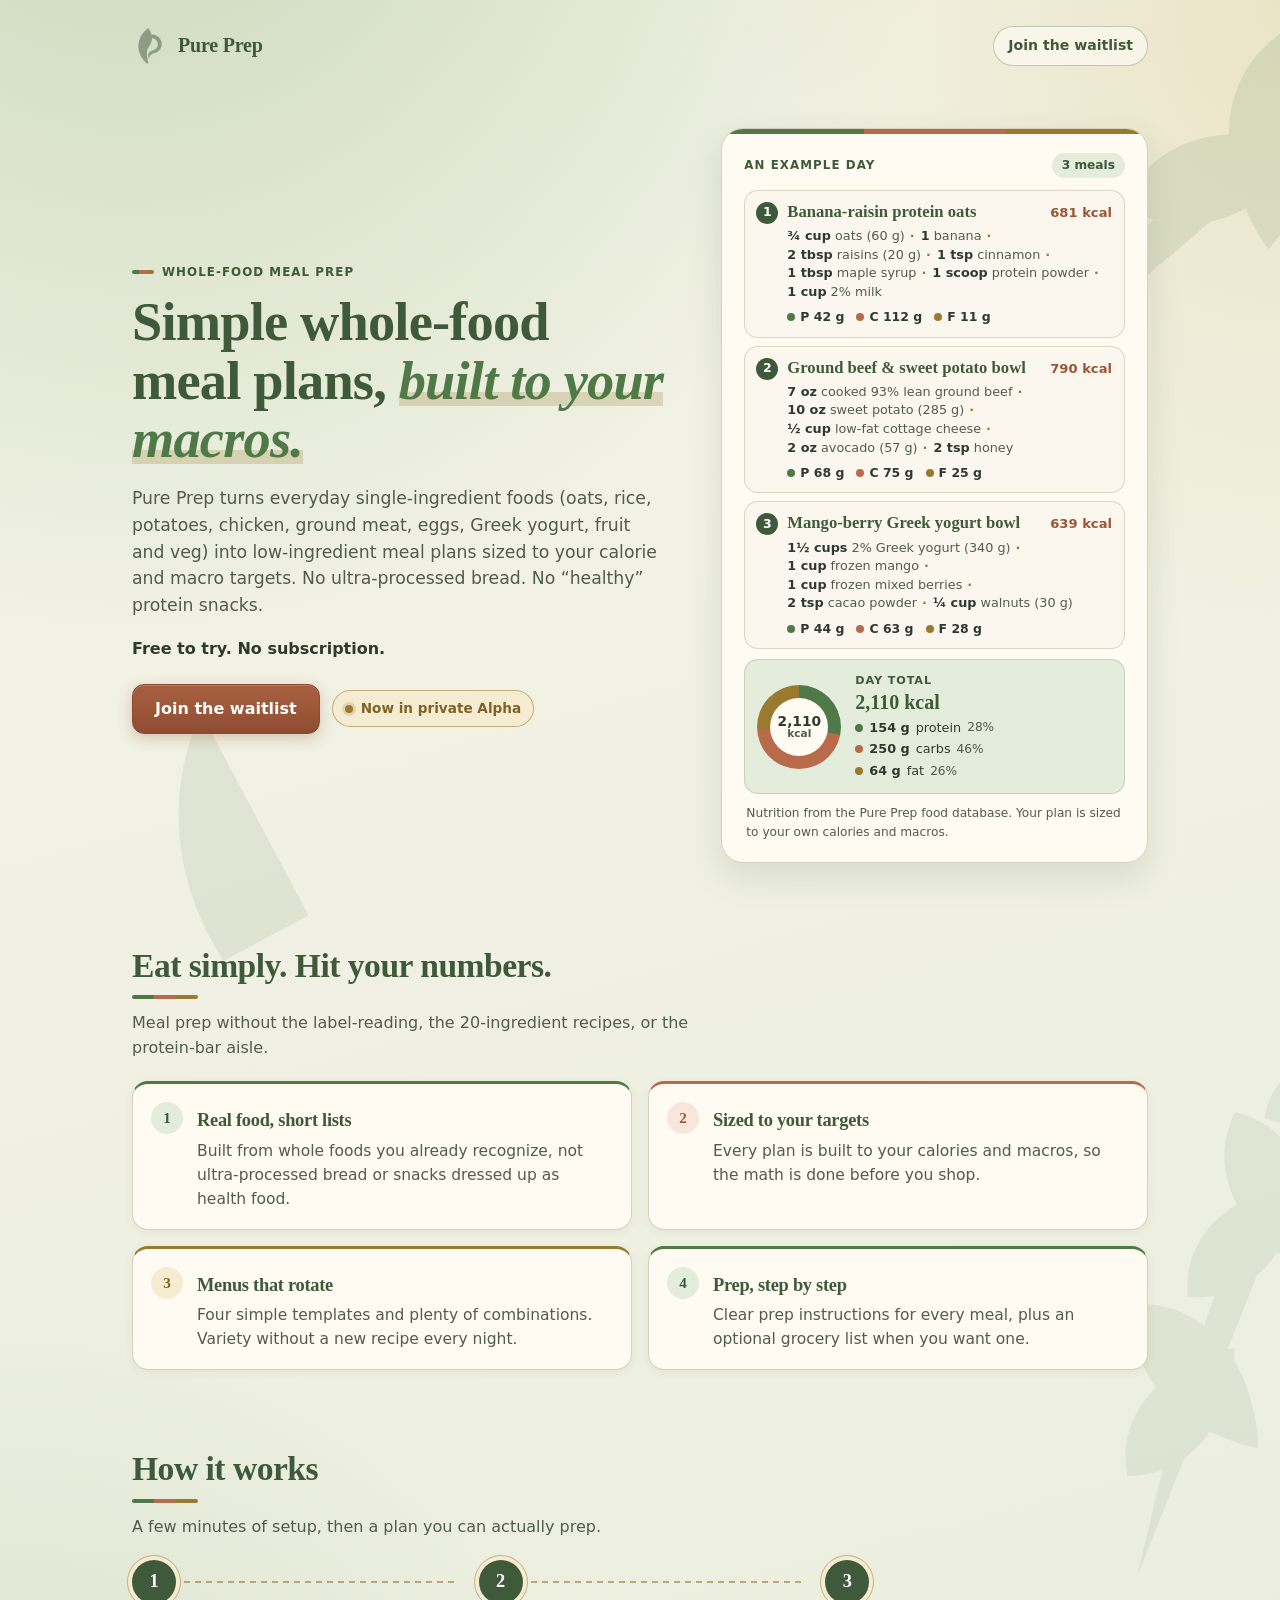
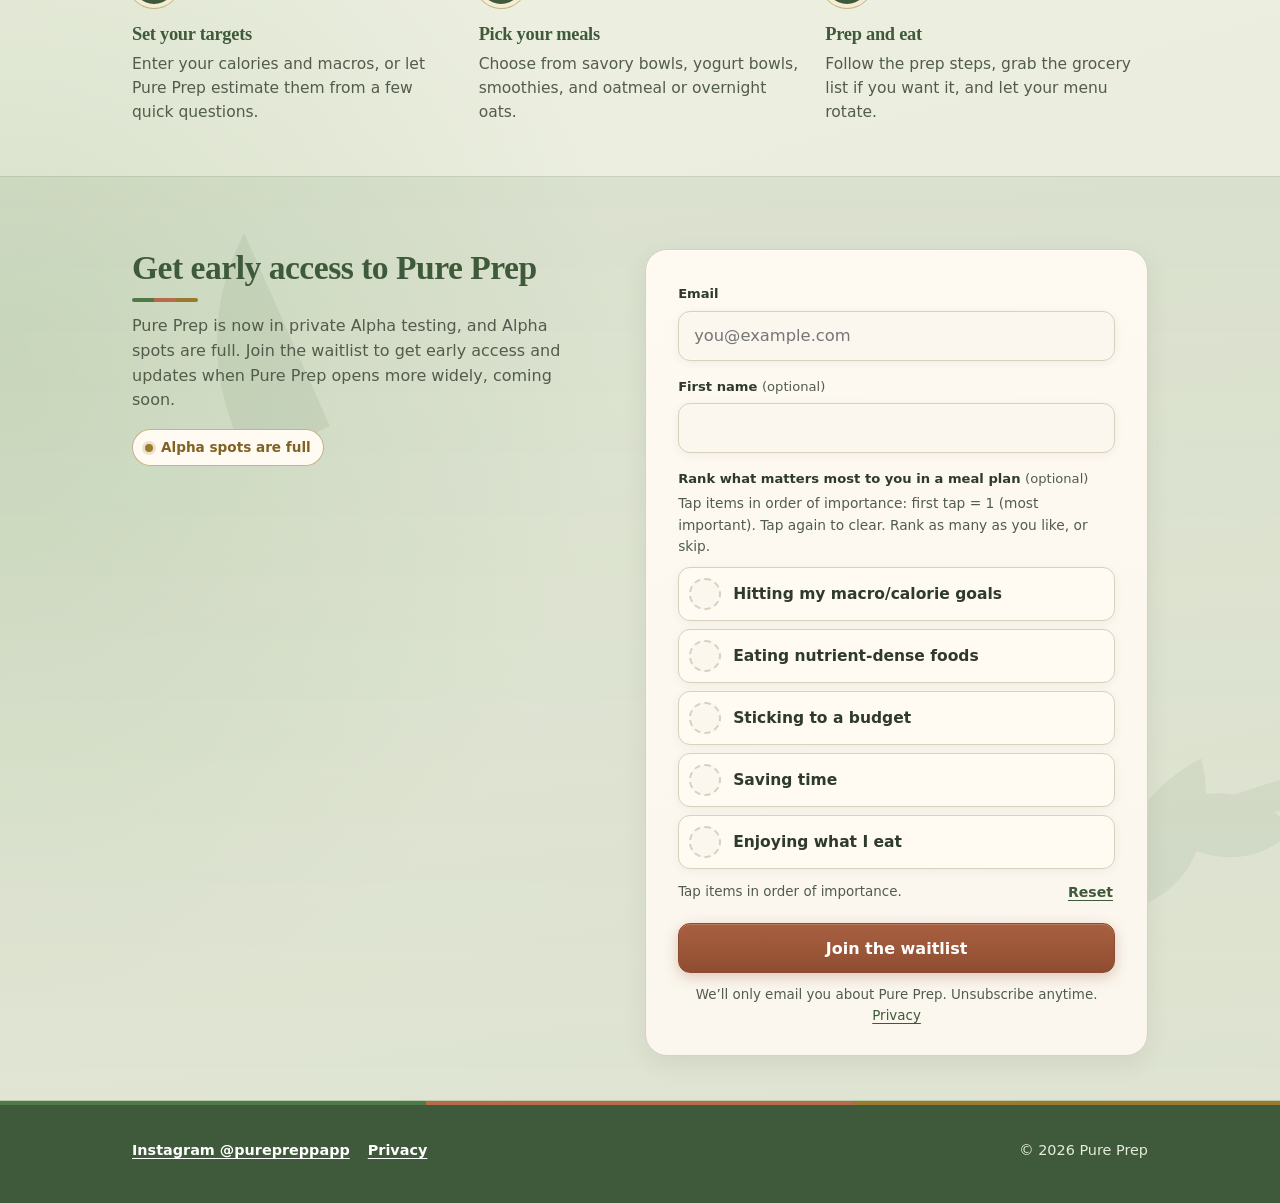
==== commit 610d7cc5: "Waitlist: Pure Prep is now in private Alpha (spots full); remove Alpha tester question" ====
--- a/waitlist/index.html
+++ b/waitlist/index.html
@@ -4,18 +4,18 @@
   <meta charset="UTF-8" />
   <meta name="viewport" content="width=device-width, initial-scale=1, viewport-fit=cover" />
   <title>Pure Prep | Simple whole-food meal plans built to your macros</title>
-  <meta name="description" content="Pure Prep builds simple, low-ingredient meal plans from real whole foods, sized to your calorie and macro targets. Free to try. No subscription. Join the waitlist." />
+  <meta name="description" content="Pure Prep builds simple, low-ingredient meal plans from real whole foods, sized to your calorie and macro targets. Free to try. No subscription. Now in private Alpha testing. Join the waitlist for early access." />
   <link rel="canonical" href="https://pureprep.app/waitlist/" />
   <meta name="theme-color" content="#5a7a52" />
   <meta property="og:type" content="website" />
   <meta property="og:site_name" content="Pure Prep" />
   <meta property="og:url" content="https://pureprep.app/waitlist/" />
   <meta property="og:title" content="Pure Prep | Simple whole-food meal plans built to your macros" />
-  <meta property="og:description" content="Low-ingredient meal plans from oats, rice, potatoes, chicken, eggs, Greek yogurt, fruit and veg, built to your calories and macros. Free to try. Join the waitlist." />
+  <meta property="og:description" content="Low-ingredient meal plans from oats, rice, potatoes, chicken, eggs, Greek yogurt, fruit and veg, built to your calories and macros. Free to try. Now in private Alpha testing. Join the waitlist for early access." />
   <meta property="og:locale" content="en_US" />
   <meta name="twitter:card" content="summary" />
   <meta name="twitter:title" content="Pure Prep | Simple whole-food meal plans built to your macros" />
-  <meta name="twitter:description" content="Low-ingredient whole-food meal plans built to your calories and macros. Free to try. Join the waitlist." />
+  <meta name="twitter:description" content="Low-ingredient whole-food meal plans built to your calories and macros. Free to try. Now in private Alpha. Join the waitlist for early access." />
   <meta property="og:image" content="https://pureprep.app/waitlist/assets/icon-512.png" />
   <meta property="og:image:width" content="512" />
   <meta property="og:image:height" content="512" />
@@ -77,7 +77,7 @@
           <p class="free-line">Free to try. No subscription.</p>
           <div class="hero-actions">
             <a class="btn" href="#join">Join the waitlist</a>
-            <span class="pill">Alpha testing starts soon</span>
+            <span class="pill">Now in private Alpha</span>
           </div>
         </div>
 
@@ -189,9 +189,9 @@
     <section class="join" id="join" aria-labelledby="join-title">
       <div class="wrap join-grid">
         <div class="section-head">
-          <h2 id="join-title">Be first to try Pure Prep</h2>
-          <p>Pure Prep is coming to your phone. Join the waitlist for launch updates, and tell us if you&rsquo;d like an invite to test the early Alpha.</p>
-          <p style="margin-top:16px"><span class="pill">Alpha testing starts soon</span></p>
+          <h2 id="join-title">Get early access to Pure Prep</h2>
+          <p>Pure Prep is now in private Alpha testing, and Alpha spots are full. Join the waitlist to get early access and updates when Pure Prep opens more widely, coming soon.</p>
+          <p style="margin-top:16px"><span class="pill">Alpha spots are full</span></p>
         </div>
 
         <div class="card">
@@ -202,13 +202,13 @@
 
             <div class="field">
               <label for="email">Email</label>
-              <input class="input" id="email" name="entry.1866340081" type="email" inputmode="email" autocomplete="email" autocapitalize="off" spellcheck="false" placeholder="you@example.com" required aria-describedby="email-error" />
+              <input class="input" id="email" name="entry.1866340081" type="email" inputmode="email" autocomplete="email" autocapitalize="off" spellcheck="false" placeholder="you@example.com" enterkeyhint="next" required aria-describedby="email-error" />
               <p class="error" id="email-error" aria-live="polite"></p>
             </div>
 
             <div class="field">
               <label for="first-name">First name <span class="opt">(optional)</span></label>
-              <input class="input" id="first-name" name="entry.265234392" type="text" autocomplete="given-name" autocapitalize="words" maxlength="80" />
+              <input class="input" id="first-name" name="entry.265234392" type="text" autocomplete="given-name" autocapitalize="words" maxlength="80" enterkeyhint="next" />
             </div>
 
             <fieldset class="rank" id="rank">
@@ -242,13 +242,6 @@
               </div>
             </fieldset>
 
-            <fieldset>
-              <legend>Want to help test the early Alpha version? <span class="opt">(optional)</span></legend>
-              <div class="choices">
-                <label class="choice"><input type="radio" name="entry.1635933952" value="Yes" /><span>Yes</span></label>
-                <label class="choice"><input type="radio" name="entry.1635933952" value="No" /><span>No</span></label>
-              </div>
-            </fieldset>
 
             <div class="form-actions">
               <button class="btn" type="submit" id="submit-btn">Join the waitlist</button>
@@ -260,7 +253,7 @@
           <div class="thanks" id="thanks" hidden tabindex="-1">
             <div class="check" aria-hidden="true"></div>
             <h2 id="thanks-title">You&rsquo;re on the list</h2>
-            <p id="thanks-text">Thanks for signing up. We&rsquo;ll email you with launch news and Alpha updates. In the meantime, follow along on Instagram for simple prep ideas.</p>
+            <p id="thanks-text">Thanks for signing up. We&rsquo;ll email you when Pure Prep opens more widely, plus launch news and updates. In the meantime, follow along on Instagram for simple prep ideas.</p>
             <a class="btn" href="https://www.instagram.com/purepreppapp/" target="_blank" rel="noopener">Follow @purepreppapp</a>
           </div>
         </div>
@@ -346,6 +339,42 @@
     document.getElementById('rank-help').textContent = 'Tap items in order of importance: first tap = 1 (most important). Tap again to clear. Rank as many as you like, or skip.';
     renderRanks();
 
+
+    // Enter/Go on a phone keyboard must never submit the form (it used to skip the
+    // ranking). Enter in a text field moves to the next field; after the last text
+    // field it closes the keyboard and scrolls to the ranking. Only an actual tap/click
+    // on the submit button (or Enter/Space on the focused button) submits.
+    var textFields = [].slice.call(form.querySelectorAll('input[type="email"], input[type="text"]'));
+    function isTextField(el) { return textFields.indexOf(el) !== -1; }
+    function advanceFrom(field) {
+      var i = textFields.indexOf(field);
+      if (i > -1 && i < textFields.length - 1) { textFields[i + 1].focus(); return; }
+      field.blur();
+      var first = rankButtons.filter(function (b) { return !b.hidden; })[0];
+      if (rankBox.scrollIntoView) rankBox.scrollIntoView({ behavior: 'smooth', block: 'start' });
+      if (first) { try { first.focus({ preventScroll: true }); } catch (err) { first.focus(); } }
+    }
+    textFields.forEach(function (f) {
+      f.addEventListener('keydown', function (e) {
+        if (e.key === 'Enter' || e.keyCode === 13) { e.preventDefault(); advanceFrom(f); }
+      });
+    });
+    var lastButtonPress = 0;
+    function markPress() { lastButtonPress = Date.now(); }
+    button.addEventListener('pointerdown', markPress);
+    button.addEventListener('touchstart', markPress, { passive: true });
+    button.addEventListener('mousedown', markPress);
+    button.addEventListener('keydown', function (e) { if (e.key === 'Enter' || e.key === ' ') markPress(); });
+    function fromRealPress() { return Date.now() - lastButtonPress < 3000; }
+    // Implicit submission (Enter in a field) fires a synthetic click on the button
+    // while focus is still in the text field; block that.
+    button.addEventListener('click', function (e) {
+      if (isTextField(document.activeElement) && !fromRealPress()) {
+        e.preventDefault();
+        advanceFrom(document.activeElement);
+      }
+    });
+
     function setEmailError(msg) {
       emailError.textContent = msg;
       if (msg) email.setAttribute('aria-invalid', 'true');
@@ -358,6 +387,7 @@
 
     form.addEventListener('submit', function (e) {
       e.preventDefault();
+      if (!fromRealPress() && isTextField(document.activeElement)) { advanceFrom(document.activeElement); return; }
       status.textContent = '';
       var value = email.value.trim();
       if (!value) { setEmailError('Please enter your email.'); email.focus(); return; }
